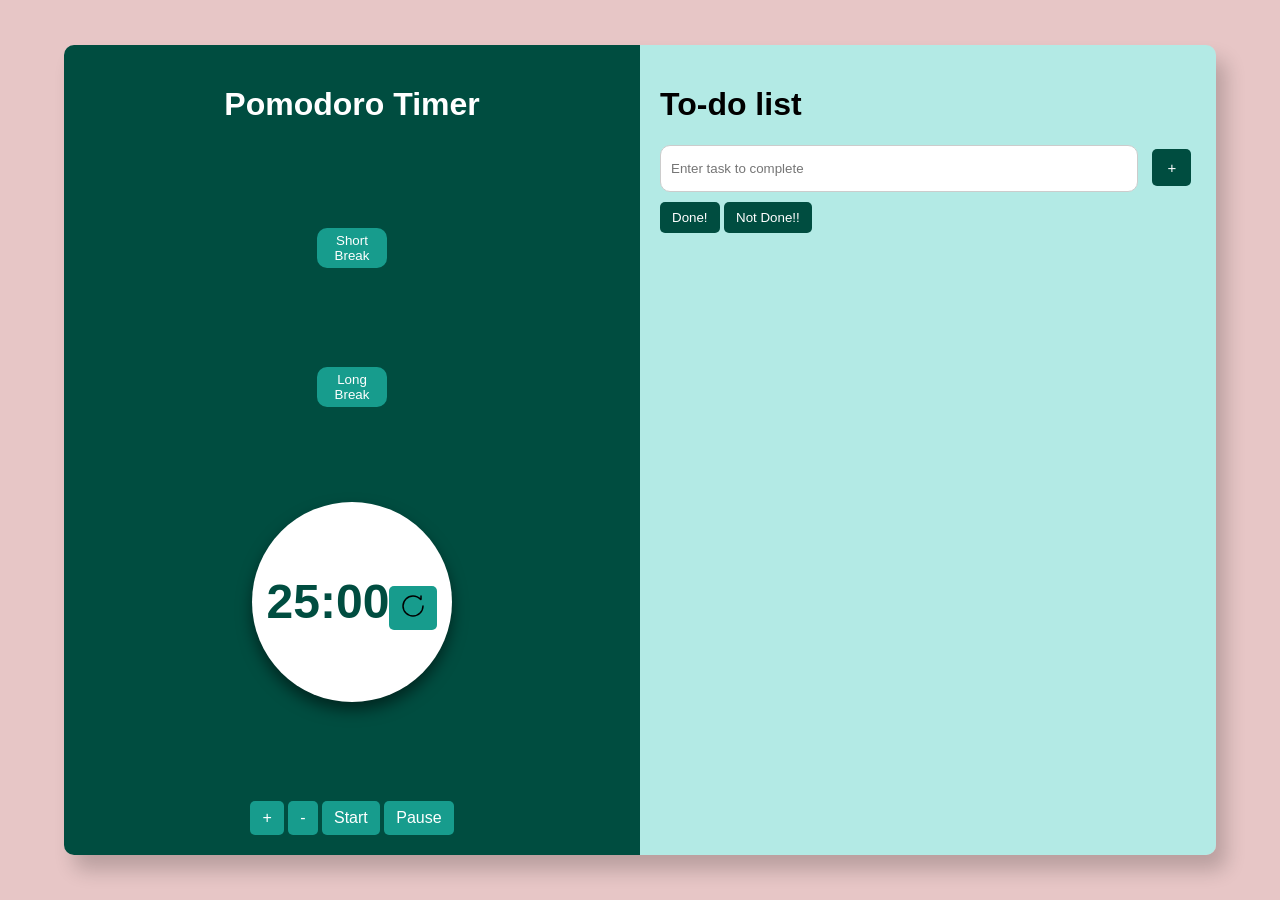
==== index.html @ ad3ab10a "Add files via upload" ====
<!DOCTYPE html>
<html lang="en">

<head>
    <meta charset="UTF-8">
    <meta name="viewport" content="width=device-width, initial-scale=1.0">
    <title> Pomodoro Timer</title>
    <!-- <link rel="shortcut icon" href="/favicon.ico"> -->
    <link rel="stylesheet" href="style6.css">
    </head>

<body>
   
    <div class="container">
        <!-- <img src="logo.jpg" width="100" height="100px"> -->
        <div class="timer">
            <h1>Pomodoro Timer </h1>
            <button id="shortBreakBtn"> Short Break </button>
            <button id="longBreakBtn"> Long Break </button>
             
            <div class="time-display">
                <span id="minutes">25</span>:<span id="seconds">00</span>
        
                <div id="rest">
                    <button id="restartBtn"> <svg xmlns="http://www.w3.org/2000/svg" viewBox="0 0 24 24" width="24" height="24" color="#000000" fill="none">
                        <path d="M20.0092 2V5.13219C20.0092 5.42605 19.6418 5.55908 19.4537 5.33333C17.6226 3.2875 14.9617 2 12 2C6.47715 2 2 6.47715 2 12C2 17.5228 6.47715 22 12 22C17.5228 22 22 17.5228 22 12" stroke="currentColor" stroke-width="1.5" stroke-linecap="round" stroke-linejoin="round" />
                    </svg> </button> 
                </div>
            </div>
            <div class="buttons">
                <button id="add">+</button>
                <button id="less">-</button>
                <button id="startBtn">Start</button>
                <button id="stopBtn">Pause</button>

            </div>
        </div>
    
        <audio id="ringtone" src="ringtone.mp3" preload="auto"></audio>
    <br>
    <!-- To do list code  -->
    <div class="block">
        <h1>To-do list </h1>
        <div class="read">
            <input type="text" placeholder="Enter task to complete" id="inp">
            <button id="task"> + </button>
        </div>
        <div class="text">
         </div>
         <div class="yn">
            <button id="okk">Done!</button>
            <button id="not_okk">Not Done!!</button>
         </div>
        </div>
    </div>
    
    <script src="script.js"> </script>
    <script src="timerworker.js"> </script>
</div>
</body>
</html>
---- style6.css ----
/* Pomodoro timer styling :-  */

body {
    margin: 0;
    padding: 0;
    font-family: 'Arial', sans-serif;
    background-color: #e7c6c6;
    display: flex;
    justify-content: center;
    align-items: center;
    height: 100vh;
}

/* Container */
.container {
    display: flex;
    flex-direction: row;
    width: 90%;
    height: 90%;
    border-radius: 10px;
    overflow: hidden;
    box-shadow: 10px 15px 20px rgba(0, 0, 0, 0.2);
}

/* Left Section (Timer) */
.timer {
    flex: 1;
    background-color: #004d40;
    color: white;
    display: flex;
    flex-direction: column;
    justify-content: space-between;
    align-items: center;
    padding: 20px;
    overflow: hidden; /* Add this line */
}

.timer h1 {
    font-size: 2rem;
    margin-bottom: 10px; /* Add some spacing */
}

.buttons button,
#restartBtn {
    margin-top: 10px; /* Reduce margin */
    padding: 8px 12px; /* Reduce padding */
    font-size: 1rem;
    border-radius: 5px;
    border: none;
    cursor: pointer;
    background-color: #004d40;
    color: white;
}

#shortBreakBtn,
#longBreakBtn {
    border: none;
    display: inline-block;
    background-color: #179c8d;
    color: white;
    height: 40px; /* Reduce height */
    width: 70px; /* Reduce width */
    border-radius: 10px;
    cursor: pointer;
    margin: 5px; /* Reduce margin */
}

 

.time-display {
    position: relative;
    width: 200px;
    height: 200px;
    border-radius: 50%;
    display: flex;
    justify-content: center;
    align-items: center;
    box-shadow: 0px 8px 15px rgba(0, 0, 0, 0.5);
    font-size: 3rem;
    font-weight: bold;
    background-color: #ffffff;
    color: #004d40;
}

#water-waves {
    position: absolute;
    top: 0;
    left: 0;
    width: 100%;
    height: 100%;
}

#wave1 {
    stroke-dasharray: 570;
    stroke-dashoffset: 0;
    animation: wave1 2s linear infinite;
}

#wave2 {
    stroke-dasharray: 570;
    stroke-dashoffset: 285;
    animation: wave2 2s linear infinite;
}

@keyframes wave1 {
    0% {
        stroke-dashoffset: 0;
    }
    100% {
        stroke-dashoffset: -570;
    }
}

@keyframes wave2 {
    0% {
        stroke-dashoffset: 285;
    }
    100% {
        stroke-dashoffset: -285;
    }
}

/* Hide waves initially */
#wave1, #wave2 {
    opacity: 0;
}

/* Show waves when timer starts */
.wave-active #wave1, .wave-active #wave2 {
    opacity: 1;
}

#add,
#less,
#startBtn,
#stopBtn,
#restartBtn {
    background-color: #179c8d;
    color: white;
}

/* Right Section (To-Do List) */
.block {
    flex: 1;
    background-color: #b3eae5;
    display: flex;
    flex-direction: column;
    justify-content: flex-start; /* Align to the start */
    padding: 20px;
}

.read input[type="text"] {
    width: calc(100% - 80px);
    padding: 10px;
    border-radius: 10px;
    border: 1px solid #ccc;
}

.read button {
    padding: 10px 15px;
    margin-left: 10px;
    background-color: #004d40;
    color: white;
    font-size: 15px;
    border: none;
    border-radius: 5px;
    cursor: pointer;
}

/* Input box */
.read input {
    height: 25px;
    width: 100px;
    border: none;
    border-radius: 15px;
}

/* Displaying the task */
.text ul {
    position: relative;
    font-size: 19px;
    text-align: left;
}

.text ul strong {
    position: absolute;
    right: 10px;
    cursor: pointer;
    text-align: right;
}

.yn button {
    margin-top: 10px; /* Reduce margin */
    padding: 8px 12px; /* Reduce padding */
    background-color: #004d40;
    border: none;
    border-radius: 5px;
    cursor: pointer;
    color: white;
}

/* Responsive Styles */

@media only screen and (max-width: 768px) {
    .container {
        flex-direction: column;
        height: auto;
    }

    .timer {
        flex: 1;
        padding: 10px;
    }

    .block {
        flex: 1;
        padding: 10px;
    }

    #shortBreakBtn,
    #longBreakBtn {
        width: 40%;
        margin: 5px;
        height: 40px; /* Adjust height */
    }

    .time-display {
        width: 150px; /* Further adjust timer size */
        height: 150px; /* Further adjust timer size */
        font-size: 2rem; /* Further reduce font size */
        margin-bottom: 5px; /* Further reduce margin */
    }

    .timer h1 {
        font-size: 1.5rem;
        margin-bottom: 5px; /* Further reduce margin */
    }
}

@media only screen and (max-width: 480px) {
    .time-display {
        width: 120px; /* Even smaller timer size */
        height: 120px; /* Even smaller timer size */
    }

    .timer h1 {
        font-size: 1.3rem; /* Even smaller font size */
    }

    .read input[type="text"] {
        width: calc(100% - 50px); /* Adjust input width */
    }

    .read button {
        padding: 4px 8px; /* Even smaller button size */
        font-size: 14px; /* Adjust font size */
    }
}
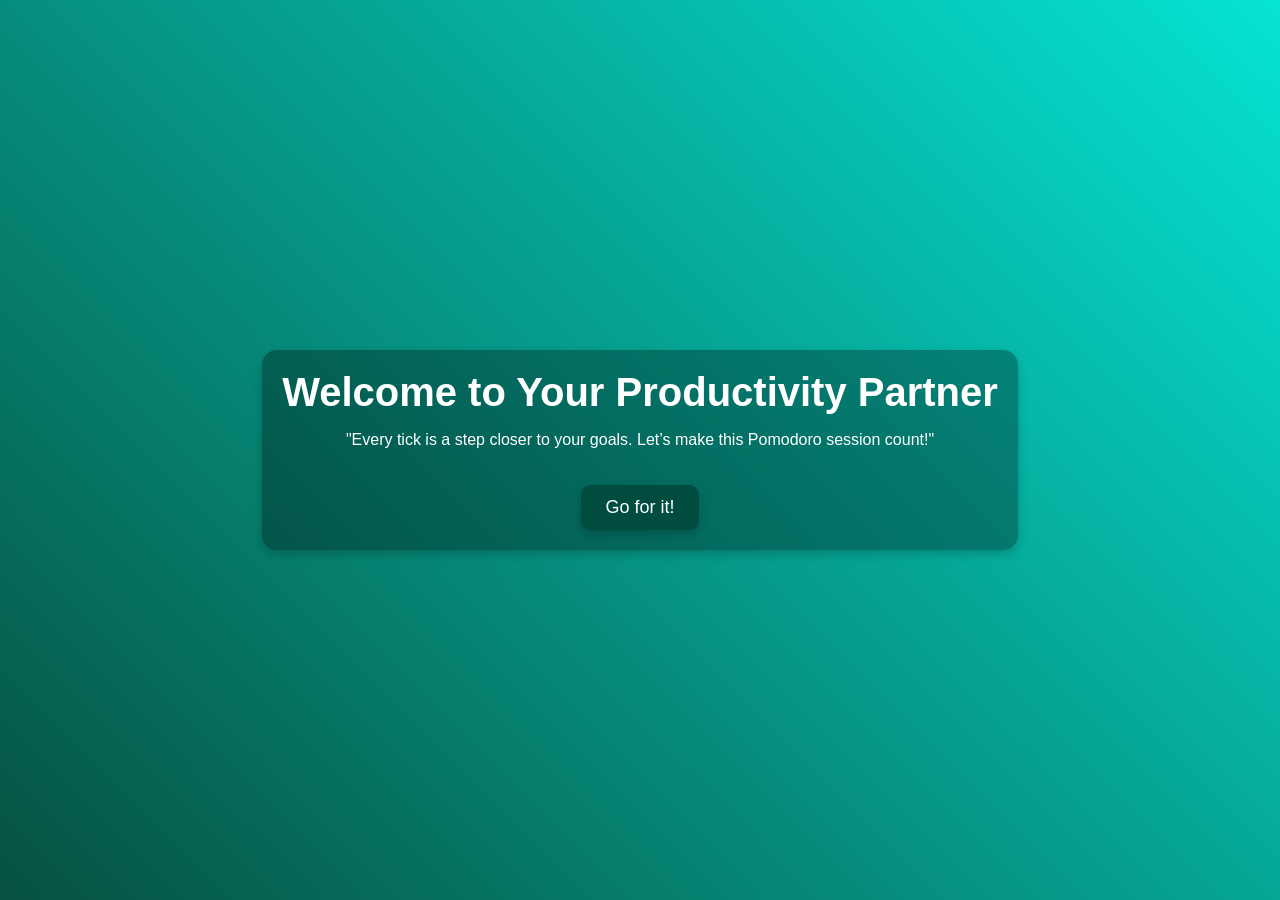
==== commit 7fd791e6: "Add files via upload" ====
--- a/index.html
+++ b/index.html
@@ -1,61 +1,234 @@
 <!DOCTYPE html>
 <html lang="en">
-
 <head>
     <meta charset="UTF-8">
     <meta name="viewport" content="width=device-width, initial-scale=1.0">
-    <title> Pomodoro Timer</title>
-    <!-- <link rel="shortcut icon" href="/favicon.ico"> -->
-    <link rel="stylesheet" href="style6.css">
-    </head>
-
+    <link rel="stylesheet" href="https://cdnjs.cloudflare.com/ajax/libs/font-awesome/4.7.0/css/font-awesome.min.css">
+
+    <title>Pomodoro Timer - Welcome</title>
+    <style>
+        /* Gradient background for the page */
+        body {
+            margin: 0;
+            height: 100vh;
+            display: flex;
+            justify-content: center;
+            align-items: center;
+            background: linear-gradient(-135deg, #06e3d4, #065140); /* Teal to light blue gradient */
+            font-family: Arial, sans-serif;
+            color: #ffffff;
+            text-align: center;
+        }
+
+        /* Container styling */
+        .container {
+            padding: 20px;
+            border-radius: 15px;
+            box-shadow: 0 4px 10px rgba(0, 0, 0, 0.2);
+            background: rgba(0, 0, 0, 0.3); /* Transparent overlay for better readability */
+        }
+
+        /* Heading styling */
+        h1 {
+            font-size: 2.5rem;
+            margin: 0 0 10px;
+        }
+
+        /* Button styling */
+        button {
+            margin-top: 20px;
+            padding: 12px 24px;
+            font-size: 18px;
+            color: #ffffff;
+            background: #004d40; /* Deep teal button */
+            border: none;
+            border-radius: 10px;
+            cursor: pointer;
+            box-shadow: 0 4px 8px rgba(0, 0, 0, 0.2);
+            transition: transform 0.2s, box-shadow 0.2s;
+        }
+
+        button:hover {
+            transform: translateY(-2px);
+            box-shadow: 0 6px 12px rgba(0, 0, 0, 0.4);
+        }
+
+        button:active {
+            transform: translateY(0);
+            box-shadow: 0 4px 8px rgba(0, 0, 0, 0.2);
+        }
+
+        /* Modal styling */
+        .modal {
+            display: none; /* Hidden by default */
+            position: fixed; /* Stay in place */
+            z-index: 1; /* Sit on top */
+            left: 0;
+            top: 0;
+            width: 100%; /* Full width */
+            height: 100%; /* Full height */
+            overflow: auto; /* Enable scroll if needed */
+            background-color: rgba(0,0,0,0.4); /* Black w/ opacity */
+        }
+
+        .modal-content {
+            background-color: #fefefe;
+            margin: 15% auto; /* 15% from the top and centered */
+            padding: 20px;
+            border: 1px solid #888;
+            width: 80%; /* Could be more or less, depending on screen size */
+            max-width: 400px;
+            border-radius: 10px; 
+            box-shadow: 0 4px 10px rgba(0, 0, 0, 0.2);
+        }
+
+        h2 {
+            color: black;
+        }
+
+      .modal p{
+        color: black;
+      }
+      .skipBtn{
+        color: #004d40;
+        background-color: white;
+        border: 2px solid #004d40;
+      }
+        .modal-content input {
+            width: calc(100% - 20px);
+            padding: 10px;
+            border-radius: 5px;
+            border: none;
+            margin-bottom: 10px;
+        }
+
+        .modal-content button {
+            margin-top: 10px;
+        }
+    </style>
+</head>
 <body>
-   
     <div class="container">
-        <!-- <img src="logo.jpg" width="100" height="100px"> -->
-        <div class="timer">
-            <h1>Pomodoro Timer </h1>
-            <button id="shortBreakBtn"> Short Break </button>
-            <button id="longBreakBtn"> Long Break </button>
-             
-            <div class="time-display">
-                <span id="minutes">25</span>:<span id="seconds">00</span>
-        
-                <div id="rest">
-                    <button id="restartBtn"> <svg xmlns="http://www.w3.org/2000/svg" viewBox="0 0 24 24" width="24" height="24" color="#000000" fill="none">
-                        <path d="M20.0092 2V5.13219C20.0092 5.42605 19.6418 5.55908 19.4537 5.33333C17.6226 3.2875 14.9617 2 12 2C6.47715 2 2 6.47715 2 12C2 17.5228 6.47715 22 12 22C17.5228 22 22 17.5228 22 12" stroke="currentColor" stroke-width="1.5" stroke-linecap="round" stroke-linejoin="round" />
-                    </svg> </button> 
-                </div>
-            </div>
-            <div class="buttons">
-                <button id="add">+</button>
-                <button id="less">-</button>
-                <button id="startBtn">Start</button>
-                <button id="stopBtn">Pause</button>
-
+        <h1>Welcome to Your Productivity Partner</h1>
+        <p>"Every tick is a step closer to your goals. Let’s make this Pomodoro session count!"</p>
+
+        <button id="startButton">Go for it!</button>
+
+        <!-- Modal for sign up -->
+        <div id="signUpModal" class="modal">
+            <div class="modal-content">
+                <h2>Sign Up</h2>
+                <input type="text" id="newUsername" placeholder="Username">
+                <input type="password" id="newPassword" placeholder="Password">
+                <input type="password" id="confirmPassword" placeholder="Confirm Password">
+                <button id="registerUserBtn">Register</button>
+                <button id="skipSignUp" class="skipBtn">Skip <i class="fa fa-arrow-right"></i></button>
+                <p>Already have an account? <a id="signInLink" href="#">Sign In</a></p>
             </div>
         </div>
-    
-        <audio id="ringtone" src="ringtone.mp3" preload="auto"></audio>
-    <br>
-    <!-- To do list code  -->
-    <div class="block">
-        <h1>To-do list </h1>
-        <div class="read">
-            <input type="text" placeholder="Enter task to complete" id="inp">
-            <button id="task"> + </button>
-        </div>
-        <div class="text">
-         </div>
-         <div class="yn">
-            <button id="okk">Done!</button>
-            <button id="not_okk">Not Done!!</button>
-         </div>
+
+        <!-- Modal for sign in -->
+        <div id="signInModal" class="modal">
+            <div class="modal-content">
+                <h2>Sign In</h2>
+                <input type="text" id="username" placeholder="Username">
+                <input type="password" id="password" placeholder="Password">
+                <button id="loginBtn">Sign In</button>
+                <button id="skipSignIn" class="skipBtn">Skip <i class="fa fa-arrow-right"></i></button>
+                <p>Don't have an account? <a id="signUpLink" href="#">Sign Up</a></p>
+            </div>
         </div>
     </div>
-    
-    <script src="script.js"> </script>
-    <script src="timerworker.js"> </script>
-</div>
+
+    <script>
+        // Temporary storage for user data
+        const userDatabase = {};
+
+        // Get the modals and buttons
+        const signUpModal = document.getElementById("signUpModal");
+        const signInModal = document.getElementById("signInModal");
+        const startButton = document.getElementById("startButton");
+        const registerUserButton = document.getElementById("registerUserBtn");
+        const loginButton = document.getElementById("loginBtn");
+        const signInLink = document.getElementById("signInLink");
+        const signUpLink = document.getElementById("signUpLink");
+        const skipSignUpButton = document.getElementById("skipSignUp");
+        const skipSignInButton = document.getElementById("skipSignIn");
+
+        // Function to open the modal
+        function openModal(modal) {
+            modal.style.display = "block";
+        }
+
+        // Function to close the modal
+        function closeModal(modal) {
+            modal.style.display = "none";
+        }
+
+        // Event listeners
+        startButton.addEventListener("click", function() {
+            openModal(signUpModal);
+        });
+
+        registerUserButton.addEventListener("click", function() {
+            const newUsername = document.getElementById("newUsername").value;
+            const newPassword = document.getElementById("newPassword").value;
+            const confirmPassword = document.getElementById("confirmPassword").value;
+
+            if (newPassword === confirmPassword) {
+                if (newUsername && newPassword) {
+                    userDatabase[newUsername] = newPassword;
+                    alert("Registration successful!");
+                    closeModal(signUpModal);
+                    openModal(signInModal);
+                } else {
+                    alert("Please fill in all fields.");
+                }
+            } else {
+                alert("Passwords do not match.");
+            }
+        });
+
+        loginButton.addEventListener("click", function() {
+            const username = document.getElementById("username").value;
+            const password = document.getElementById("password").value;
+
+            if (userDatabase[username] && userDatabase[username] === password) {
+                alert("Login successful!");
+                closeModal(signInModal);
+                window.location.href = "timer.html"; // Redirect to timer page
+            } else {
+                alert("Invalid username or password.");
+            }
+        });
+
+        signInLink.addEventListener("click", function() {
+            closeModal(signUpModal);
+            openModal(signInModal);
+        });
+
+        signUpLink.addEventListener("click", function() {
+            closeModal(signInModal);
+            openModal(signUpModal);
+        });
+
+        skipSignUpButton.addEventListener("click", function() {
+            closeModal(signUpModal);
+            window.location.href = "timer.html";
+        });
+
+        skipSignInButton.addEventListener("click", function() {
+            closeModal(signInModal);
+            window.location.href = "timer.html";
+        });
+
+        window.addEventListener("click", function(event) {
+            if (event.target == signUpModal) {
+                closeModal(signUpModal);
+            } else if (event.target == signInModal) {
+                closeModal(signInModal);
+            }
+        });
+    </script>
 </body>
 </html>
